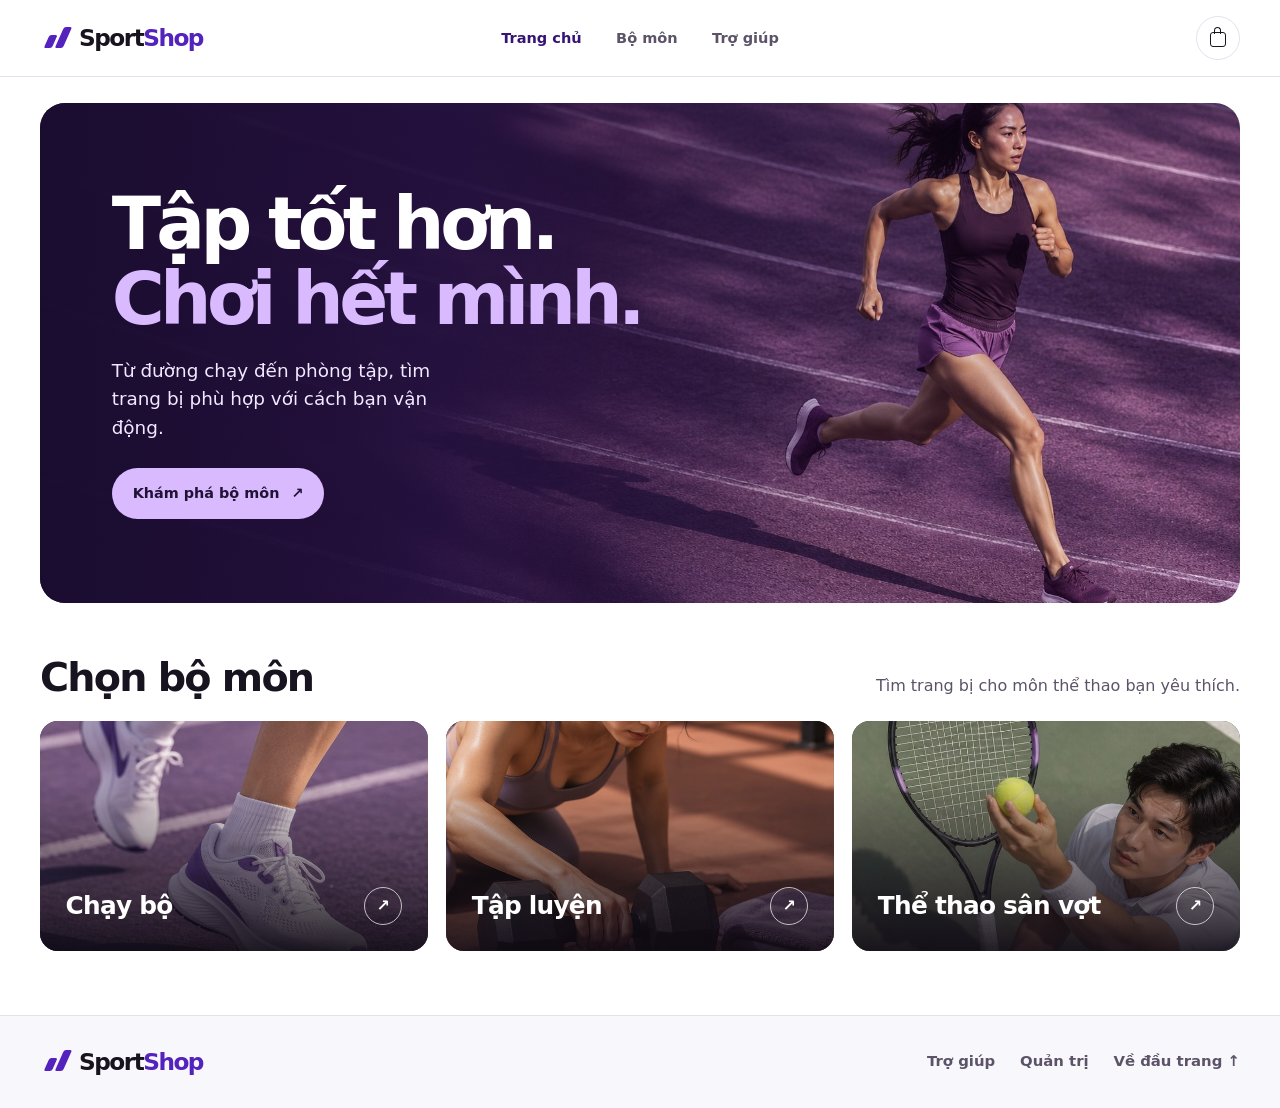
==== frontend/index.html @ 593c9bcf "frontend" ====
<!doctype html>
<html lang="vi">
<head>
  <meta charset="utf-8">
  <meta name="viewport" content="width=device-width, initial-scale=1">
  <meta name="description" content="SportShop — khám phá dụng cụ và trang phục cho bộ môn bạn yêu thích.">
  <title>SportShop — Vận động theo cách của bạn</title>
  <link rel="stylesheet" href="./css/site.css">
  <script type="module" src="./js/pages/store.js"></script>
</head>
<body>
  <a class="skip-link" href="#main">Đến nội dung chính</a>
  <header class="site-header" id="top">
    <div class="frame header-row">
      <a class="brand" href="./" aria-label="SportShop — Trang chủ"><span class="brand-mark" aria-hidden="true"></span>Sport<span>Shop</span></a>
      <nav class="store-nav" id="store-nav" aria-label="Điều hướng cửa hàng">
        <a href="#main" aria-current="page">Trang chủ</a>
        <a href="#sports">Bộ môn</a>
        <a href="#help">Trợ giúp</a>
      </nav>
      <div class="header-actions">
        <button class="icon-button menu-toggle" type="button" data-nav-toggle aria-controls="store-nav" aria-expanded="false" aria-label="Điều hướng"><span class="menu-icon" aria-hidden="true"></span></button>
        <button class="icon-button bag-button" type="button" data-dialog="cart-preview" aria-label="Giỏ hàng"><span class="bag-icon" aria-hidden="true"></span></button>
      </div>
    </div>
  </header>

  <main id="main" class="frame" tabindex="-1">
    <section class="hero" aria-labelledby="hero-title">
      <div class="hero-copy">
        <h1 id="hero-title">Tập tốt hơn.<br><span>Chơi hết mình.</span></h1>
        <p>Từ đường chạy đến phòng tập, tìm trang bị phù hợp với cách bạn vận động.</p>
        <a class="button button-accent" href="#sports">Khám phá bộ môn <span aria-hidden="true">↗</span></a>
      </div>
    </section>

    <section class="sport-section" id="sports" aria-labelledby="sports-title">
      <div class="section-heading">
        <h2 id="sports-title">Chọn bộ môn</h2>
        <p>Tìm trang bị cho môn thể thao bạn yêu thích.</p>
      </div>
      <div class="sport-grid">
        <button class="sport-card running" type="button" data-sport="running">
          <span class="sport-card-title">Chạy bộ</span><span class="card-arrow" aria-hidden="true">↗</span>
        </button>
        <button class="sport-card training" type="button" data-sport="training">
          <span class="sport-card-title">Tập luyện</span><span class="card-arrow" aria-hidden="true">↗</span>
        </button>
        <button class="sport-card racket" type="button" data-sport="racket">
          <span class="sport-card-title">Thể thao sân vợt</span><span class="card-arrow" aria-hidden="true">↗</span>
        </button>
      </div>
    </section>
  </main>

  <footer class="site-footer" id="help">
    <div class="frame footer-row">
      <a class="brand" href="#top"><span class="brand-mark" aria-hidden="true"></span>Sport<span>Shop</span></a>
      <nav aria-label="Trợ giúp và quản trị">
        <button class="text-button" type="button" data-dialog="help-dialog">Trợ giúp</button>
        <a href="./admin/">Quản trị</a>
        <a href="#top">Về đầu trang ↑</a>
      </nav>
    </div>
  </footer>

  <dialog class="dialog" id="sport-guide" aria-labelledby="guide-title">
    <form method="dialog"><button class="dialog-close icon-button" aria-label="Đóng" autofocus>×</button></form>
    <h2 id="guide-title" data-guide-title>Chọn trang bị</h2>
    <p data-guide-description></p>
  </dialog>
  <dialog class="dialog" id="cart-preview" aria-labelledby="cart-title">
    <form method="dialog"><button class="dialog-close icon-button" aria-label="Đóng" autofocus>×</button></form>
    <h2 id="cart-title">Giỏ hàng</h2>
    <div class="state-panel" data-state="empty"><span class="state-icon" aria-hidden="true"></span><div>
      <strong>Giỏ hàng đang trống</strong><p>Khám phá các bộ môn để tìm trang bị bạn cần.</p>
    </div></div>
  </dialog>
  <dialog class="dialog" id="help-dialog" aria-labelledby="help-title">
    <form method="dialog"><button class="dialog-close icon-button" aria-label="Đóng" autofocus>×</button></form>
    <h2 id="help-title">Trợ giúp</h2>
    <p>Mở một bộ môn để xem gợi ý chọn trang bị trước khi mua.</p>
  </dialog>
  <div class="toast" data-toast role="status" aria-live="polite"></div>
</body>
</html>
---- frontend/css/site.css ----
:root {
  color-scheme: light;
  --font: Inter, "Segoe UI", system-ui, sans-serif;
  --ink: #17131f;
  --muted: #5c5369;
  --paper: #fff;
  --ground: #f8f7fb;
  --line: #e6e0ed;
  --violet: #5422bd;
  --violet-dark: #361476;
  --accent: #d9baff;
  --focus: #8755df;
  --radius: 18px;
  --frame: min(1328px, calc(100% - 5rem));
  font: 1rem/1.55 var(--font);
  color: var(--ink);
  background: var(--paper);
}

*, *::before, *::after { box-sizing: border-box; }
body, h1, h2, p { margin: 0; }
a { color: inherit; text-decoration: none; }
button, input { font: inherit; }
button { color: inherit; }
button:not(:disabled) { cursor: pointer; }
:focus-visible { outline: 3px solid var(--focus); outline-offset: 4px; }
[tabindex="-1"]:focus { outline: none; }
.frame { width: var(--frame); margin-inline: auto; }
.skip-link {
  position: fixed;
  inset: .5rem auto auto .5rem;
  z-index: 5;
  padding: .6rem 1rem;
  color: white;
  background: var(--violet-dark);
  transform: translateY(-200%);
}
.skip-link:focus { transform: none; }

.site-header { position: relative; z-index: 1; border-bottom: 1px solid var(--line); background: var(--paper); }
.header-row { min-height: 76px; display: grid; grid-template-columns: 1fr auto 1fr; align-items: center; gap: 1rem; }
.brand { display: inline-flex; align-items: center; justify-self: start; width: max-content; font-weight: 820; font-size: 1.45rem; letter-spacing: -.065em; line-height: 1; }
.brand > span:last-child { color: var(--violet); }
.brand-mark { display: inline-block; width: 28px; height: 25px; position: relative; margin-inline: 4px 7px; transform: skew(-24deg); }
.brand-mark::before, .brand-mark::after { content: ""; position: absolute; background: var(--violet); width: 8px; border-radius: 2px; bottom: 3px; }
.brand-mark::before { left: 4px; height: 13px; }
.brand-mark::after { left: 15px; height: 21px; }
.store-nav { display: flex; gap: 2.15rem; align-items: center; font-weight: 650; font-size: .91rem; color: var(--muted); }
.store-nav a[aria-current] { color: var(--violet-dark); }
.store-nav a:hover, .site-footer nav :is(a, button):hover { color: var(--violet); }
.header-actions { display: flex; gap: .6rem; justify-self: end; align-items: center; }
.icon-button { display: grid; place-items: center; width: 44px; height: 44px; padding: 0; border: 1px solid var(--line); border-radius: 50%; background: var(--paper); }
.icon-button:hover { background: #f0e8fb; }
.menu-toggle { display: none; }
.menu-icon { width: 17px; height: 10px; border-block: 2px solid; }
.bag-icon { width: 16px; height: 15px; border: 1.7px solid; border-radius: 3px; position: relative; margin-top: 3px; }
.bag-icon::before { content: ""; position: absolute; left: 3px; top: -6px; width: 7px; height: 7px; border: 1.5px solid; border-bottom: 0; border-radius: 50% 50% 0 0; }

.hero {
  position: relative;
  isolation: isolate;
  display: flex;
  align-items: center;
  min-height: clamp(380px, 39vw, 525px);
  margin-top: 1.65rem;
  border-radius: 25px;
  overflow: clip;
  background: #2c164e url("../assets/hero.jpg") center 47% / cover no-repeat;
  color: #fff;
}
.hero::before {
  content: "";
  position: absolute;
  z-index: -1;
  inset: 0;
  background: linear-gradient(90deg, rgb(26 12 48 / 96%) 0%, rgb(36 16 65 / 80%) 34%, rgb(36 16 65 / 17%) 66%, transparent 100%);
}
.hero-copy { padding: clamp(2rem, 5.6vw, 5rem); }
.hero h1 { font-size: clamp(2.65rem, 5.65vw, 5.5rem); font-weight: 830; letter-spacing: -.065em; line-height: 1.035; }
.hero h1 span { color: var(--accent); }
.hero p { max-width: 30ch; margin: 1.25rem 0 1.6rem; font-size: clamp(1rem, 1.45vw, 1.15rem); color: #f1e9ff; }
.button { display: inline-flex; min-height: 46px; gap: .75rem; align-items: center; justify-content: center; padding: .65rem 1.05rem; font-size: .9rem; font-weight: 700; border: 1px solid transparent; border-radius: .65rem; white-space: nowrap; }
.button:disabled { opacity: .65; cursor: wait; }
.button-accent { min-height: 51px; padding-inline: 1.25rem; color: #201334; background: var(--accent); border-radius: 100px; }
.button-accent:hover { background: #ead7ff; }
.button-primary { color: white; background: var(--violet); }
.button-primary:hover:not(:disabled) { background: var(--violet-dark); }
.button-outline { background: var(--paper); border-color: var(--line); }
.button-outline:hover { border-color: var(--focus); background: #f8f4fd; }

.sport-section { padding-block: clamp(2rem, 4vw, 3.35rem) clamp(2.5rem, 5vw, 4.5rem); scroll-margin-top: 1rem; }
.section-heading { display: flex; align-items: baseline; justify-content: space-between; gap: .4rem 1rem; flex-wrap: wrap; margin-bottom: 1.2rem; }
.section-heading h2 { font-size: clamp(1.85rem, 3.1vw, 2.65rem); font-weight: 790; line-height: 1.2; letter-spacing: -.045em; }
.section-heading p { color: var(--muted); }
.sport-grid { display: grid; grid-template-columns: repeat(3, minmax(0, 1fr)); gap: 1.15rem; }
.sport-card {
  position: relative;
  display: flex;
  min-width: 0;
  min-height: clamp(155px, 18vw, 245px);
  align-items: end;
  justify-content: space-between;
  gap: .5rem;
  text-align: left;
  padding: clamp(1rem, 2vw, 1.6rem);
  isolation: isolate;
  overflow: hidden;
  border: 0;
  border-radius: var(--radius);
  background: var(--card-color);
  color: white;
}
.sport-card::before, .sport-card::after { content: ""; z-index: -1; position: absolute; inset: 0; }
.sport-card::before { background: url("../assets/sports.jpg") var(--panel) center / 300% auto no-repeat; transition: transform .25s ease; }
.sport-card::after { background: linear-gradient(0deg, rgb(15 10 20 / 90%), transparent 75%); }
.sport-card:hover::before { transform: scale(1.055); }
.running { --card-color: #472772; --panel: 0%; }
.training { --card-color: #664339; --panel: 50%; }
.racket { --card-color: #294b41; --panel: 100%; }
.sport-card-title { font-weight: 780; font-size: clamp(1.08rem, 2vw, 1.55rem); letter-spacing: -.03em; }
.card-arrow { display: grid; place-items: center; flex: 0 0 38px; height: 38px; border: 1px solid rgb(255 255 255 / 70%); border-radius: 50%; font-weight: 750; }
.site-footer { border-top: 1px solid var(--line); background: var(--ground); }
.footer-row { display: flex; align-items: center; justify-content: space-between; flex-wrap: wrap; min-height: 92px; gap: 1rem 2rem; padding-block: 1.2rem; }
.site-footer nav { display: flex; flex-wrap: wrap; align-items: center; gap: .65rem 1.55rem; font-size: .93rem; font-weight: 600; color: var(--muted); }
.text-button { border: 0; padding: 0; background: transparent; }

.dialog {
  width: min(32rem, calc(100% - 2rem));
  max-height: calc(100% - 2rem);
  padding: 1.7rem;
  overflow: auto;
  color: var(--ink);
  background: var(--paper);
  border: 1px solid var(--line);
  border-radius: var(--radius);
  box-shadow: 0 22px 60px rgb(29 13 53 / 24%);
}
.dialog::backdrop { background: rgb(21 12 32 / 57%); }
.dialog h2 { font-size: 1.55rem; padding-right: 2.4rem; margin-bottom: .5rem; letter-spacing: -.03em; }
.dialog p { color: var(--muted); }
.dialog-close { position: absolute; top: .85rem; right: .85rem; font-size: 1.5rem; line-height: 1; }
.dialog .state-panel { margin-top: 1rem; }
.toast {
  position: fixed;
  z-index: 4;
  bottom: 1.1rem;
  right: 1.1rem;
  max-width: min(24rem, calc(100% - 2.2rem));
  padding: .8rem 1rem;
  border-radius: .65rem;
  background: #25163b;
  color: white;
  box-shadow: 0 6px 24px rgb(32 19 52 / 25%);
}
.toast:empty { opacity: 0; pointer-events: none; }

.admin-page { background: var(--ground); }
.admin-layout { display: grid; grid-template-columns: 244px minmax(0, 1fr); min-height: 100vh; }
.admin-sidebar { background: var(--paper); border-right: 1px solid var(--line); padding: 2rem 1.2rem; }
.admin-sidebar .brand { margin-left: .55rem; }
.admin-sidebar nav { margin-top: 2.6rem; display: grid; gap: .45rem; }
.admin-sidebar nav a { display: flex; align-items: center; min-height: 45px; gap: .65rem; padding: .55rem .8rem; border-radius: .5rem; font-size: .95rem; font-weight: 650; color: var(--muted); }
.admin-sidebar nav a[aria-current] { background: #f0e7ff; color: var(--violet-dark); }
.admin-sidebar nav a:hover { background: #f3eff9; }
.dashboard-icon { width: 16px; height: 16px; border: 2px solid currentColor; border-radius: 4px; box-shadow: inset 0 -4px currentColor; }
.admin-main { padding: clamp(1.35rem, 5vw, 4rem); }
.admin-heading { display: flex; justify-content: space-between; align-items: center; gap: 1rem; max-width: 55rem; margin-bottom: 1.65rem; }
.admin-context { font-size: .87rem; color: var(--muted); font-weight: 650; }
.admin-heading h1 { font-size: clamp(2rem, 4vw, 3rem); font-weight: 800; line-height: 1.12; letter-spacing: -.055em; }
.connection-card { max-width: 55rem; padding: clamp(1.15rem, 3.5vw, 2.3rem); border: 1px solid var(--line); border-radius: var(--radius); background: var(--paper); }
.connection-card h2 { font-size: 1.45rem; line-height: 1.3; letter-spacing: -.03em; margin-bottom: .3rem; }
.connection-card > p { color: var(--muted); }
.field { margin-top: 1.5rem; }
.field label { display: block; margin-bottom: .35rem; font-weight: 690; font-size: .88rem; }
.field-row { display: flex; gap: .6rem; }
.field input { min-width: 0; flex: 1; width: 100%; min-height: 46px; border: 1px solid #c9bfd6; border-radius: .6rem; background: #fff; color: var(--ink); padding: .5rem .75rem; }
.field input[readonly] { background: var(--ground); }
.field input[aria-invalid="true"] { border-color: #a52948; }
.state-panel { display: flex; gap: .75rem; padding: .95rem; align-items: start; background: #f6f2fb; color: #39284f; border-radius: .65rem; }
.state-panel strong { font-weight: 700; }
.state-panel p { margin-top: .16rem; font-size: .9rem; color: inherit; }
.connection-card .state-panel { margin-block: 1.2rem; }
.state-icon { flex: 0 0 15px; height: 15px; border: 2px solid; border-radius: 50%; margin-top: .26rem; }
[data-state="loading"] .state-icon { border-right-color: transparent; animation: spin .8s linear infinite; }
[data-state="error"] { background: #fff0f3; color: #892642; }
[data-state="success"] { background: #ebf8ee; color: #1d5c3b; }
[data-state="success"] .state-icon { background: currentColor; }
@keyframes spin { to { transform: rotate(360deg); } }

@media (max-width: 880px) {
  :root { --frame: calc(100% - 2.5rem); }
  .hero::before { background: linear-gradient(90deg, rgb(26 12 48 / 94%), rgb(36 16 65 / 52%) 66%, rgb(36 16 65 / 8%)); }
  .admin-layout { grid-template-columns: 185px minmax(0, 1fr); }
}
@media (max-width: 600px) {
  :root { --frame: calc(100% - 1.5rem); }
  .header-row { min-height: 64px; grid-template-columns: 1fr auto; }
  .menu-toggle { display: grid; }
  .store-nav { display: none; position: absolute; inset: 100% 0 auto; padding: .55rem 1rem 1rem; background: var(--paper); border-bottom: 1px solid var(--line); }
  .store-nav[data-open="true"] { display: grid; gap: .2rem; }
  .store-nav a { padding: .6rem 0; }
  .hero { min-height: 385px; align-items: end; margin-top: .8rem; border-radius: var(--radius); background-position: 82% center; }
  .hero::before { background: linear-gradient(0deg, rgb(26 12 48 / 99%) 1%, rgb(29 12 52 / 64%) 54%, rgb(29 12 52 / 5%) 100%); }
  .hero-copy { padding: 1.6rem; }
  .hero h1 { font-size: clamp(2.35rem, 10vw, 3.7rem); }
  .hero p { margin-top: .7rem; margin-bottom: 1.05rem; }
  .sport-grid { grid-template-columns: 1fr; gap: .8rem; }
  .sport-card { min-height: 165px; }
  .admin-layout { grid-template-columns: minmax(0, 1fr); grid-template-rows: auto 1fr; }
  .admin-sidebar { padding: .8rem .75rem; border: 0; border-bottom: 1px solid var(--line); }
  .admin-sidebar nav { display: flex; margin-top: .65rem; flex-wrap: wrap; }
  .admin-sidebar .brand { margin-left: .35rem; }
  .admin-heading { margin-bottom: 1.15rem; }
}
@media (max-width: 365px) {
  .field-row { flex-wrap: wrap; }
  .field input { flex-basis: 100%; }
}
@media (prefers-reduced-motion: reduce) {
  *, *::before, *::after { animation-duration: .01ms !important; transition-duration: .01ms !important; }
}
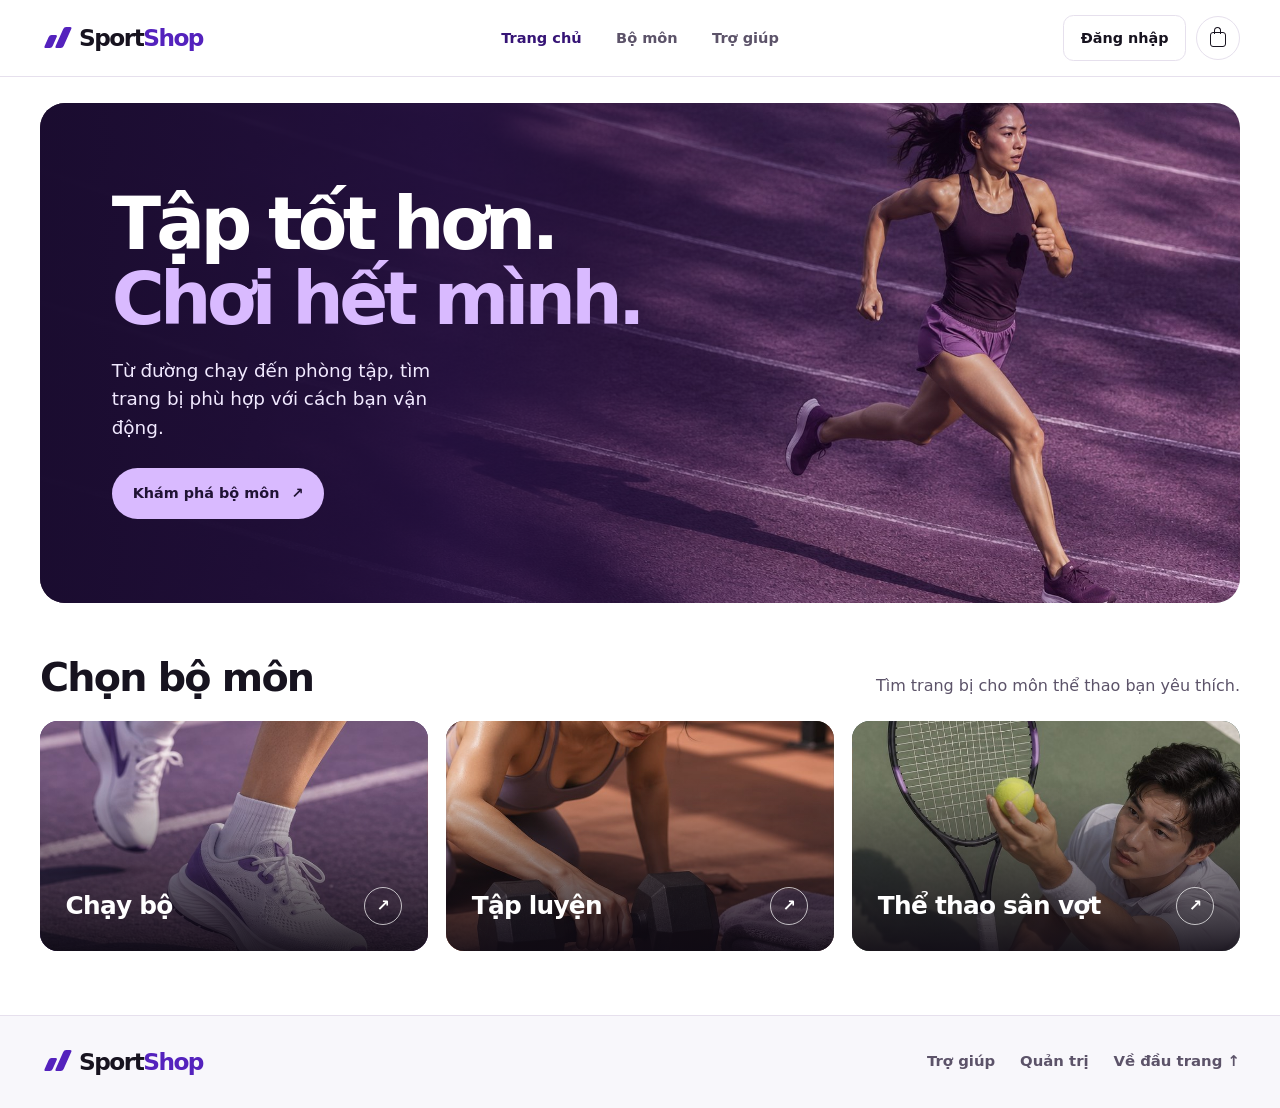
==== commit 7648796e: "feat: implement frontend authentication and session management" ====
--- a/frontend/index.html
+++ b/frontend/index.html
@@ -19,6 +19,7 @@
         <a href="#help">Trợ giúp</a>
       </nav>
       <div class="header-actions">
+        <a class="button button-outline account-link" href="./account/" data-account-link>Tài khoản</a>
         <button class="icon-button menu-toggle" type="button" data-nav-toggle aria-controls="store-nav" aria-expanded="false" aria-label="Điều hướng"><span class="menu-icon" aria-hidden="true"></span></button>
         <button class="icon-button bag-button" type="button" data-dialog="cart-preview" aria-label="Giỏ hàng"><span class="bag-icon" aria-hidden="true"></span></button>
       </div>
--- a/frontend/css/site.css
+++ b/frontend/css/site.css
@@ -18,6 +18,7 @@
 }
 
 *, *::before, *::after { box-sizing: border-box; }
+[hidden] { display: none !important; }
 body, h1, h2, p { margin: 0; }
 a { color: inherit; text-decoration: none; }
 button, input { font: inherit; }
@@ -49,6 +50,7 @@
 .store-nav a[aria-current] { color: var(--violet-dark); }
 .store-nav a:hover, .site-footer nav :is(a, button):hover { color: var(--violet); }
 .header-actions { display: flex; gap: .6rem; justify-self: end; align-items: center; }
+.account-link { min-height: 44px; }
 .icon-button { display: grid; place-items: center; width: 44px; height: 44px; padding: 0; border: 1px solid var(--line); border-radius: 50%; background: var(--paper); }
 .icon-button:hover { background: #f0e8fb; }
 .menu-toggle { display: none; }
@@ -170,6 +172,7 @@
 .connection-card { max-width: 55rem; padding: clamp(1.15rem, 3.5vw, 2.3rem); border: 1px solid var(--line); border-radius: var(--radius); background: var(--paper); }
 .connection-card h2 { font-size: 1.45rem; line-height: 1.3; letter-spacing: -.03em; margin-bottom: .3rem; }
 .connection-card > p { color: var(--muted); }
+[data-admin-guard] .button { margin-top: 1rem; }
 .field { margin-top: 1.5rem; }
 .field label { display: block; margin-bottom: .35rem; font-weight: 690; font-size: .88rem; }
 .field-row { display: flex; gap: .6rem; }
@@ -186,6 +189,37 @@
 [data-state="success"] { background: #ebf8ee; color: #1d5c3b; }
 [data-state="success"] .state-icon { background: currentColor; }
 @keyframes spin { to { transform: rotate(360deg); } }
+
+.account-page { background: var(--ground); }
+.account-header { display: flex; align-items: center; justify-content: space-between; gap: 1rem; min-height: 70px; }
+.text-link { font-weight: 700; color: var(--violet-dark); text-decoration: underline; text-underline-offset: .2em; }
+.account-layout {
+  display: grid;
+  grid-template-columns: minmax(0, 1fr) minmax(0, 1fr);
+  max-width: 1000px;
+  margin-block: clamp(1.5rem, 6vw, 5rem);
+  border: 1px solid var(--line);
+  border-radius: var(--radius);
+  background: var(--paper);
+}
+.account-photo { border-radius: var(--radius) 0 0 var(--radius); background: #281649 url("../assets/hero.jpg") 80% center / cover no-repeat; }
+.account-panel { min-width: 0; padding: clamp(1.15rem, 4.4vw, 3rem); }
+.account-panel h1 { font-size: clamp(1.9rem, 4vw, 2.75rem); line-height: 1.13; letter-spacing: -.05em; font-weight: 800; }
+.account-panel form { margin-top: 1.4rem; display: grid; gap: .95rem; }
+.account-panel .field { margin: 0; font-size: .9rem; font-weight: 660; }
+.account-panel .field input { display: block; margin-top: .3rem; }
+.account-panel small { display: block; margin-top: .3rem; font-weight: 500; color: var(--muted); }
+.account-panel small:empty { display: none; }
+.account-panel [data-field-error], .form-error { color: #892642; }
+.form-error, .account-notice { padding: .75rem .9rem; border-radius: .6rem; background: #fff0f3; font-size: .9rem; }
+.account-notice { margin-bottom: 1rem; background: #f0e7ff; color: var(--violet-dark); }
+.account-switch, .password-note { margin-top: 1rem; color: var(--muted); font-size: .91rem; }
+.account-actions { display: flex; flex-wrap: wrap; align-items: center; gap: .55rem; }
+.account-panel .account-actions { margin-top: 1.2rem; }
+.profile-list { display: grid; gap: .6rem; margin-block: 1.35rem; }
+.profile-list div { padding: .6rem .75rem; border-radius: .6rem; background: var(--ground); }
+.profile-list dt { color: var(--muted); font-size: .82rem; }
+.profile-list dd { margin: 0; font-weight: 650; overflow-wrap: anywhere; }
 
 @media (max-width: 880px) {
   :root { --frame: calc(100% - 2.5rem); }
@@ -211,6 +245,10 @@
   .admin-sidebar nav { display: flex; margin-top: .65rem; flex-wrap: wrap; }
   .admin-sidebar .brand { margin-left: .35rem; }
   .admin-heading { margin-bottom: 1.15rem; }
+  .account-layout { grid-template-columns: minmax(0, 1fr); }
+  .account-photo { display: none; }
+  .account-link { min-height: 42px; padding-inline: .65rem; font-size: .82rem; }
+  .header-actions { gap: .35rem; }
 }
 @media (max-width: 365px) {
   .field-row { flex-wrap: wrap; }
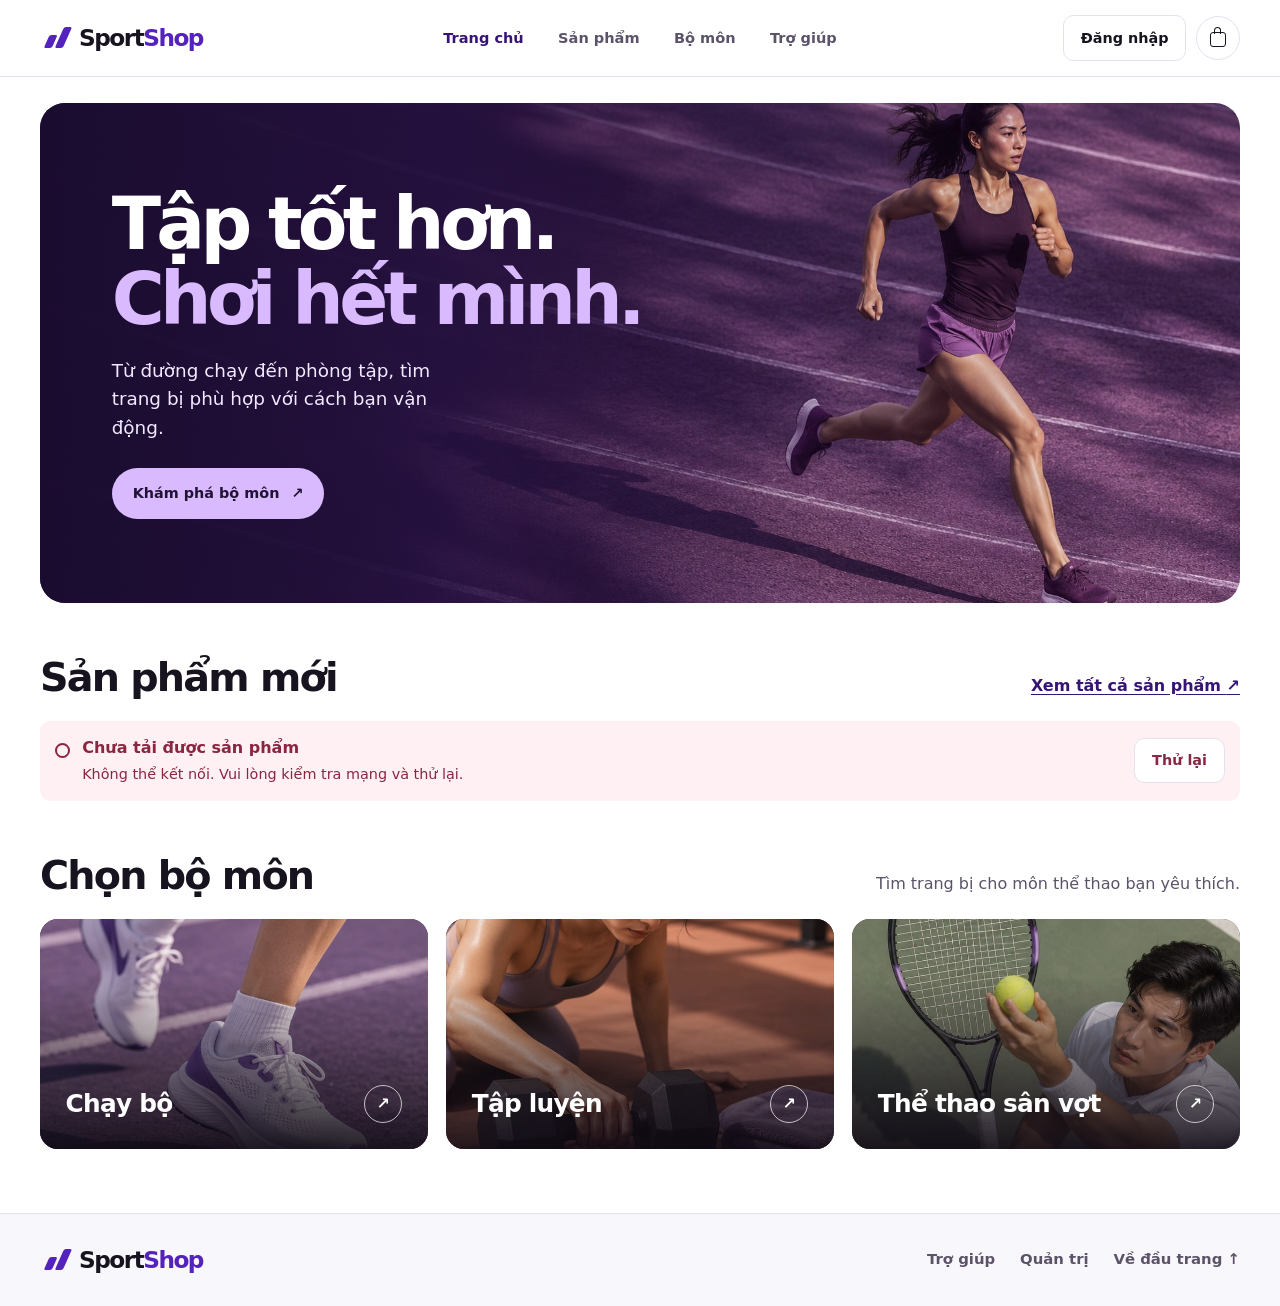
==== commit dd7a9e16: "feat: implement frontend product catalog and details" ====
--- a/frontend/index.html
+++ b/frontend/index.html
@@ -6,6 +6,7 @@
   <meta name="description" content="SportShop — khám phá dụng cụ và trang phục cho bộ môn bạn yêu thích.">
   <title>SportShop — Vận động theo cách của bạn</title>
   <link rel="stylesheet" href="./css/site.css">
+  <link rel="stylesheet" href="./css/catalog.css">
   <script type="module" src="./js/pages/store.js"></script>
 </head>
 <body>
@@ -15,6 +16,7 @@
       <a class="brand" href="./" aria-label="SportShop — Trang chủ"><span class="brand-mark" aria-hidden="true"></span>Sport<span>Shop</span></a>
       <nav class="store-nav" id="store-nav" aria-label="Điều hướng cửa hàng">
         <a href="#main" aria-current="page">Trang chủ</a>
+        <a href="./products/">Sản phẩm</a>
         <a href="#sports">Bộ môn</a>
         <a href="#help">Trợ giúp</a>
       </nav>
@@ -33,6 +35,18 @@
         <p>Từ đường chạy đến phòng tập, tìm trang bị phù hợp với cách bạn vận động.</p>
         <a class="button button-accent" href="#sports">Khám phá bộ môn <span aria-hidden="true">↗</span></a>
       </div>
+    </section>
+    <section class="featured-section" aria-labelledby="featured-title">
+      <div class="section-heading">
+        <h2 id="featured-title">Sản phẩm mới</h2>
+        <a class="text-link" href="./products/">Xem tất cả sản phẩm <span aria-hidden="true">↗</span></a>
+      </div>
+      <div class="state-panel catalog-state" data-featured-state data-state="loading">
+        <span class="state-icon" aria-hidden="true"></span>
+        <div aria-live="polite"><strong data-state-title>Đang tải sản phẩm</strong><p data-state-message></p></div>
+        <button type="button" class="button button-outline" data-retry hidden>Thử lại</button>
+      </div>
+      <ul class="product-grid featured-grid" data-featured-products aria-label="Sản phẩm mới"></ul>
     </section>
 
     <section class="sport-section" id="sports" aria-labelledby="sports-title">
@@ -74,7 +88,7 @@
     <form method="dialog"><button class="dialog-close icon-button" aria-label="Đóng" autofocus>×</button></form>
     <h2 id="cart-title">Giỏ hàng</h2>
     <div class="state-panel" data-state="empty"><span class="state-icon" aria-hidden="true"></span><div>
-      <strong>Giỏ hàng đang trống</strong><p>Khám phá các bộ môn để tìm trang bị bạn cần.</p>
+      <strong>Giỏ hàng chưa khả dụng</strong><p>Bạn có thể duyệt sản phẩm trong cửa hàng.</p>
     </div></div>
   </dialog>
   <dialog class="dialog" id="help-dialog" aria-labelledby="help-title">
--- a/frontend/css/catalog.css
+++ b/frontend/css/catalog.css
@@ -0,0 +1,140 @@
+.visually-hidden {
+  position: absolute;
+  width: 1px;
+  height: 1px;
+  overflow: hidden;
+  clip-path: inset(50%);
+  white-space: nowrap;
+}
+
+.featured-section { padding-top: clamp(1.9rem, 4vw, 3.45rem); }
+.catalog-page { background: var(--ground); }
+.catalog-main { padding-block: clamp(1.35rem, 4vw, 3.45rem) clamp(2.5rem, 5vw, 4.5rem); min-height: 60vh; }
+.catalog-title { font-size: clamp(2rem, 4vw, 3.25rem); font-weight: 820; line-height: 1.13; letter-spacing: -.05em; overflow-wrap: anywhere; }
+.catalog-state { align-items: center; flex-wrap: wrap; }
+.catalog-state .state-icon { align-self: start; margin-top: .45rem; }
+.catalog-state > div { flex: 1 1 12rem; }
+.catalog-state .button { min-height: 40px; }
+
+.product-grid {
+  display: grid;
+  grid-template-columns: repeat(3, minmax(0, 1fr));
+  list-style: none;
+  margin: 0;
+  padding: 0;
+  gap: clamp(.75rem, 1.6vw, 1.25rem);
+}
+.featured-grid { grid-template-columns: repeat(4, minmax(0, 1fr)); }
+.product-card { min-width: 0; }
+.product-link {
+  display: flex;
+  flex-direction: column;
+  height: 100%;
+  border: 1px solid var(--line);
+  border-radius: var(--radius);
+  overflow: hidden;
+  background: var(--paper);
+}
+.product-link:hover { border-color: var(--focus); }
+.product-link:hover h3 { color: var(--violet); }
+.product-photo {
+  position: relative;
+  display: grid;
+  place-items: center;
+  aspect-ratio: 5 / 4;
+  overflow: hidden;
+  background: #ede8f4;
+}
+.product-photo img { position: absolute; inset: 0; width: 100%; height: 100%; object-fit: contain; opacity: 0; }
+.product-photo[data-loaded] img { opacity: 1; background: #f5f2fa; }
+.photo-placeholder { padding: .4rem; color: var(--muted); text-align: center; font-size: .8rem; }
+.product-card-info { padding: clamp(.65rem, 1.7vw, 1.15rem); }
+.catalog-meta { color: var(--muted); font-size: .83rem; overflow-wrap: anywhere; }
+.product-card h3 { margin: .3rem 0 .35rem; font-size: clamp(.97rem, 1.6vw, 1.2rem); line-height: 1.3; overflow-wrap: anywhere; }
+.product-price { font-weight: 770; color: var(--violet-dark); overflow-wrap: anywhere; }
+.stock-label { display: inline-block; margin-top: .35rem; color: #22583a; font-size: .83rem; font-weight: 680; }
+.stock-out { color: #70566d; }
+.product-colors { display: flex; flex-wrap: wrap; gap: .35rem; list-style: none; padding: 0; margin: .6rem 0 0; }
+.product-colors li { width: 13px; height: 13px; border: 1px solid #9a8ca7; border-radius: 50%; background: var(--swatch, #ede8f4); }
+
+.catalog-layout { display: grid; grid-template-columns: minmax(13.75rem, 16rem) minmax(0, 1fr); align-items: start; gap: 1.2rem; margin-top: 1.25rem; }
+.catalog-search, .filter-panel { padding: 1rem; border: 1px solid var(--line); border-radius: var(--radius); background: var(--paper); }
+.catalog-search { grid-column: 1 / -1; display: grid; grid-template-columns: minmax(0, 1fr) minmax(10rem, auto) auto; align-items: end; gap: .8rem; }
+.catalog-field { display: grid; gap: .3rem; min-width: 0; font-size: .9rem; font-weight: 670; }
+.catalog-field :is(input, select) {
+  width: 100%;
+  min-width: 0;
+  min-height: 46px;
+  padding: .5rem .65rem;
+  border: 1px solid #c9bfd6;
+  border-radius: .6rem;
+  background: var(--paper);
+  color: var(--ink);
+  font: inherit;
+  font-weight: 500;
+}
+.results-heading { display: flex; flex-wrap: wrap; align-items: baseline; justify-content: space-between; gap: .35rem .65rem; }
+.results-heading h2, .results-heading [role="status"] { font-size: 1rem; }
+.filter-panel summary { font-weight: 740; cursor: pointer; }
+.clear-filters { display: inline-block; font-size: .9rem; margin-top: .75rem; }
+.lookup-filters, .filter-group, .variant-group { border: 0; margin: 0; padding: 0; min-inline-size: 0; }
+.lookup-filters { margin-top: 1rem; }
+.filter-group { margin-top: .9rem; padding-top: .3rem; }
+.filter-group legend, .variant-group legend { font-size: .9rem; font-weight: 720; }
+.filter-options { max-height: 10rem; overflow: auto; padding: .2rem .25rem; }
+.filter-choice { display: flex; gap: .45rem; align-items: start; font-size: .86rem; padding-block: .25rem; }
+.filter-choice input, .variant-choice input { flex: none; accent-color: var(--violet); margin: .28rem .1rem 0; }
+.filter-choice span { overflow-wrap: anywhere; }
+.lookup-status { margin-top: .5rem; color: var(--muted); font-size: .85rem; }
+.lookup-status p:empty { display: none; }
+.price-fields { display: grid; grid-template-columns: repeat(2, minmax(0, 1fr)); gap: .45rem; }
+.filter-panel form > .filter-choice, .filter-panel form > .button, .filter-panel .form-error { margin-top: .8rem; }
+.filter-panel form > .button { width: 100%; }
+.results-heading { margin-bottom: .65rem; min-height: 1.55rem; }
+.results-heading p { color: var(--muted); }
+.catalog-pagination { display: flex; justify-content: center; align-items: center; flex-wrap: wrap; gap: .55rem .8rem; margin-top: 1.3rem; }
+.catalog-pagination [aria-disabled="true"] { opacity: .55; cursor: default; }
+
+.catalog-back { display: inline-block; margin-bottom: 1.2rem; }
+.product-detail {
+  display: grid;
+  grid-template-columns: minmax(0, 1fr) minmax(0, .9fr);
+  gap: clamp(1.2rem, 4vw, 3.25rem);
+  padding: clamp(.95rem, 3vw, 2.2rem);
+  border: 1px solid var(--line);
+  border-radius: var(--radius);
+  background: var(--paper);
+}
+.gallery, .detail-info { min-width: 0; }
+.gallery .product-photo { border-radius: .7rem; }
+.gallery-thumbs { display: flex; flex-wrap: wrap; gap: .5rem; margin-top: .75rem; }
+.gallery-thumb { padding: .15rem; width: 68px; border: 1px solid var(--line); border-radius: .65rem; background: var(--paper); }
+.gallery-thumb[aria-pressed="true"] { border-color: var(--violet); box-shadow: 0 0 0 1px var(--violet); }
+.gallery-thumb .photo-placeholder { font-size: .72rem; padding: .12rem; }
+.detail-info h1 { margin: .25rem 0 .6rem; }
+.variant-summary .product-price { font-size: clamp(1.25rem, 2.5vw, 1.75rem); }
+.product-description { margin-block: 1rem; white-space: pre-line; overflow-wrap: anywhere; }
+.variant-group { margin-top: 1rem; }
+.variant-options { display: flex; gap: .5rem; flex-wrap: wrap; margin-top: .4rem; }
+.variant-choice { display: flex; align-items: baseline; gap: .38rem; padding: .55rem .65rem; border: 1px solid var(--line); border-radius: .6rem; font-size: .9rem; cursor: pointer; }
+.variant-choice:has(input:checked) { border-color: var(--violet); background: #f0e7ff; }
+.variant-out { color: var(--muted); background: var(--ground); }
+.catalog-buy { margin-top: 1.25rem; }
+.catalog-buy .button:disabled { cursor: default; }
+.catalog-buy p { color: var(--muted); font-size: .85rem; margin-top: .45rem; }
+
+@media (max-width: 920px) {
+  .product-grid { grid-template-columns: repeat(2, minmax(0, 1fr)); }
+}
+@media (min-width: 601px) and (max-width: 880px) {
+  .header-row { grid-template-columns: auto minmax(0, 1fr) auto; }
+  .store-nav { justify-content: center; flex-wrap: wrap; gap: .25rem .85rem; }
+}
+@media (max-width: 640px) {
+  .catalog-layout, .product-detail { grid-template-columns: minmax(0, 1fr); }
+  .catalog-search { grid-template-columns: minmax(0, 1fr) auto; }
+  .catalog-search .catalog-field:first-child { grid-column: 1 / -1; }
+}
+@media (max-width: 600px) {
+  .header-row { grid-template-columns: minmax(0, 1fr) auto; gap: .5rem; }
+}
